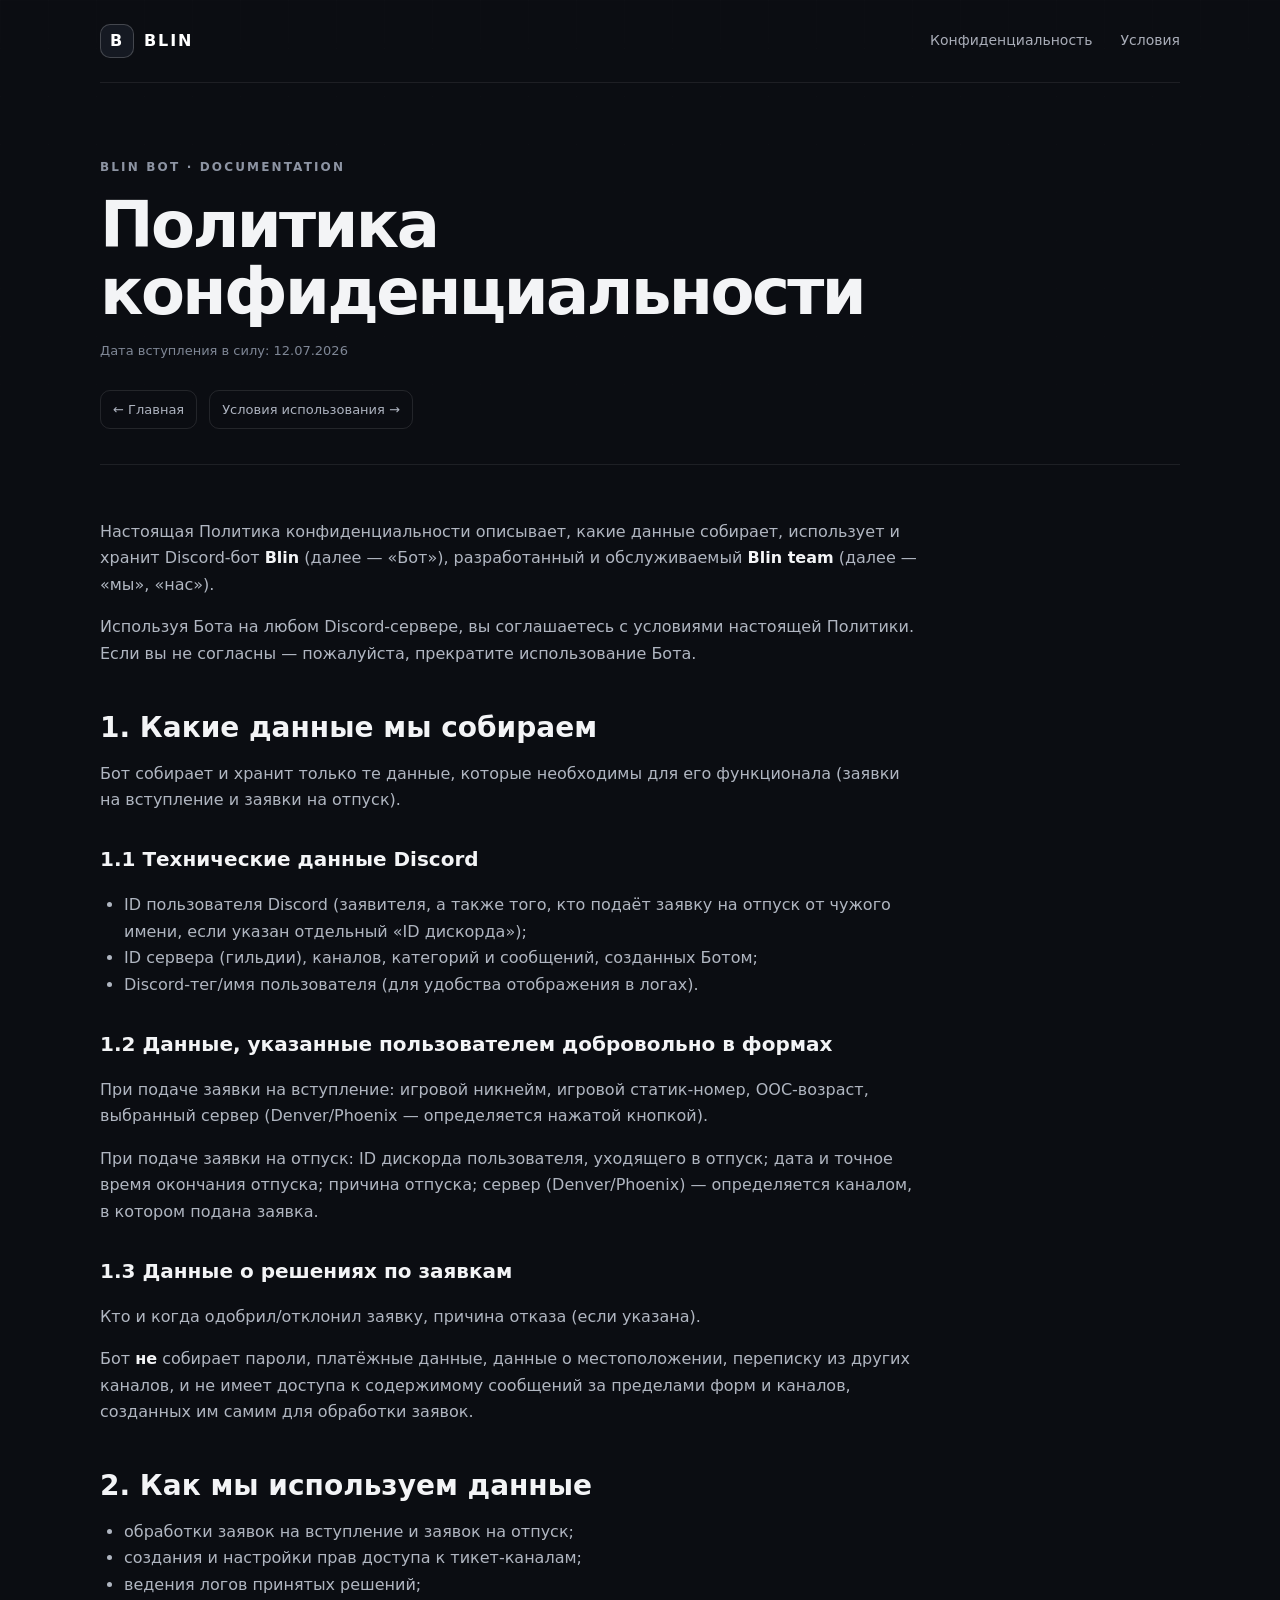
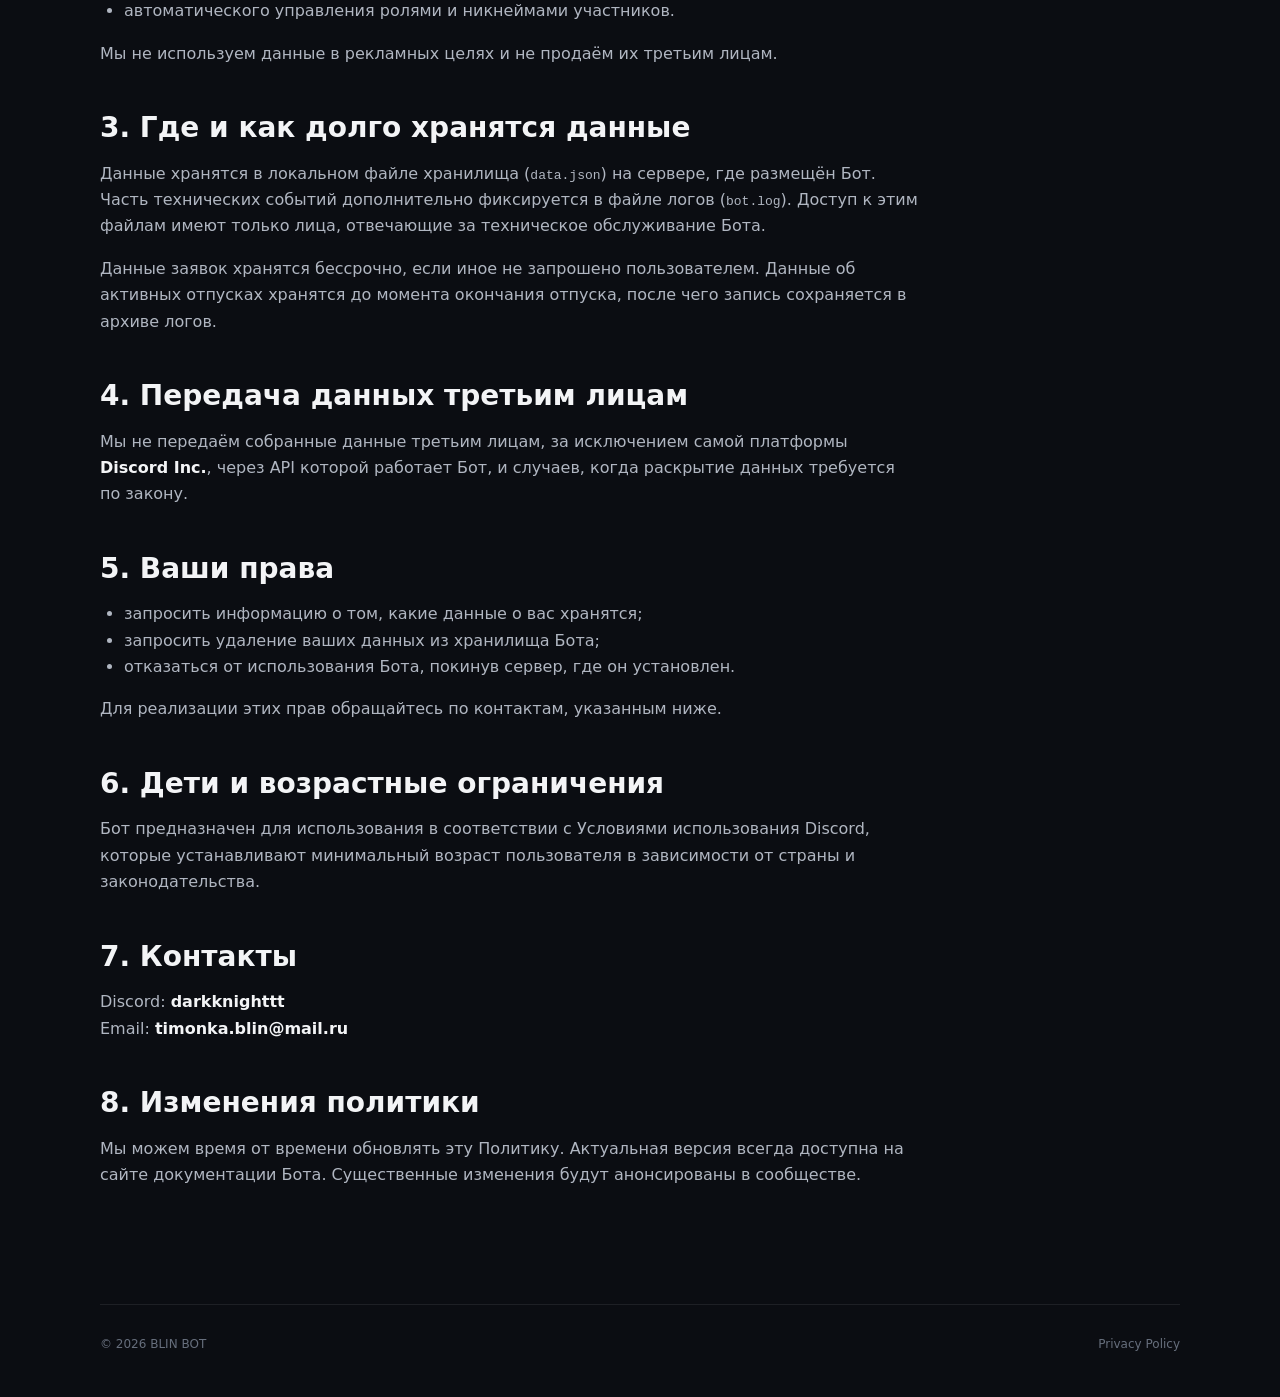
==== privacy-policy/index.html @ 20244d2f "Add styled privacy policy page at canonical URL" ====
<!doctype html>
<html lang="ru">
<head>
  <meta charset="UTF-8">
  <meta name="viewport" content="width=device-width, initial-scale=1.0">
  <meta name="theme-color" content="#0b0d12">
  <meta name="description" content="Политика конфиденциальности Discord-бота Blin.">
  <title>Политика конфиденциальности — Blin Bot</title>
  <link rel="stylesheet" href="../styles.css">
</head>
<body>
  <div class="background-grid"></div>
  <header class="topbar">
    <a class="brand" href="../index.html"><span class="brand-mark">B</span><span>BLIN</span></a>
    <nav>
      <a href="./">Конфиденциальность</a>
      <a href="../terms-of-service/">Условия</a>
    </nav>
  </header>

  <main class="container doc">
    <div class="doc-header">
      <div class="eyebrow">BLIN BOT · DOCUMENTATION</div>
      <h1>Политика конфиденциальности</h1>
      <div class="date">Дата вступления в силу: 12.07.2026</div>
      <div class="doc-nav">
        <a href="../index.html">← Главная</a>
        <a href="../terms-of-service/">Условия использования →</a>
      </div>
    </div>

    <article class="doc-content">
      <p>Настоящая Политика конфиденциальности описывает, какие данные собирает, использует и хранит Discord-бот <strong>Blin</strong> (далее — «Бот»), разработанный и обслуживаемый <strong>Blin team</strong> (далее — «мы», «нас»).</p>
      <p>Используя Бота на любом Discord-сервере, вы соглашаетесь с условиями настоящей Политики. Если вы не согласны — пожалуйста, прекратите использование Бота.</p>

      <h2>1. Какие данные мы собираем</h2>
      <p>Бот собирает и хранит только те данные, которые необходимы для его функционала (заявки на вступление и заявки на отпуск).</p>
      <h3>1.1 Технические данные Discord</h3>
      <ul><li>ID пользователя Discord (заявителя, а также того, кто подаёт заявку на отпуск от чужого имени, если указан отдельный «ID дискорда»);</li><li>ID сервера (гильдии), каналов, категорий и сообщений, созданных Ботом;</li><li>Discord-тег/имя пользователя (для удобства отображения в логах).</li></ul>
      <h3>1.2 Данные, указанные пользователем добровольно в формах</h3>
      <p>При подаче заявки на вступление: игровой никнейм, игровой статик-номер, OOC-возраст, выбранный сервер (Denver/Phoenix — определяется нажатой кнопкой).</p>
      <p>При подаче заявки на отпуск: ID дискорда пользователя, уходящего в отпуск; дата и точное время окончания отпуска; причина отпуска; сервер (Denver/Phoenix) — определяется каналом, в котором подана заявка.</p>
      <h3>1.3 Данные о решениях по заявкам</h3>
      <p>Кто и когда одобрил/отклонил заявку, причина отказа (если указана).</p>
      <p>Бот <strong>не</strong> собирает пароли, платёжные данные, данные о местоположении, переписку из других каналов, и не имеет доступа к содержимому сообщений за пределами форм и каналов, созданных им самим для обработки заявок.</p>

      <h2>2. Как мы используем данные</h2>
      <ul><li>обработки заявок на вступление и заявок на отпуск;</li><li>создания и настройки прав доступа к тикет-каналам;</li><li>ведения логов принятых решений;</li><li>автоматического управления ролями и никнеймами участников.</li></ul>
      <p>Мы не используем данные в рекламных целях и не продаём их третьим лицам.</p>

      <h2>3. Где и как долго хранятся данные</h2>
      <p>Данные хранятся в локальном файле хранилища (<code>data.json</code>) на сервере, где размещён Бот. Часть технических событий дополнительно фиксируется в файле логов (<code>bot.log</code>). Доступ к этим файлам имеют только лица, отвечающие за техническое обслуживание Бота.</p>
      <p>Данные заявок хранятся бессрочно, если иное не запрошено пользователем. Данные об активных отпусках хранятся до момента окончания отпуска, после чего запись сохраняется в архиве логов.</p>

      <h2>4. Передача данных третьим лицам</h2>
      <p>Мы не передаём собранные данные третьим лицам, за исключением самой платформы <strong>Discord Inc.</strong>, через API которой работает Бот, и случаев, когда раскрытие данных требуется по закону.</p>

      <h2>5. Ваши права</h2>
      <ul><li>запросить информацию о том, какие данные о вас хранятся;</li><li>запросить удаление ваших данных из хранилища Бота;</li><li>отказаться от использования Бота, покинув сервер, где он установлен.</li></ul>
      <p>Для реализации этих прав обращайтесь по контактам, указанным ниже.</p>

      <h2>6. Дети и возрастные ограничения</h2>
      <p>Бот предназначен для использования в соответствии с Условиями использования Discord, которые устанавливают минимальный возраст пользователя в зависимости от страны и законодательства.</p>
      <h2>7. Контакты</h2>
      <p>Discord: <strong>darkknighttt</strong><br>Email: <strong>timonka.blin@mail.ru</strong></p>
      <h2>8. Изменения политики</h2>
      <p>Мы можем время от времени обновлять эту Политику. Актуальная версия всегда доступна на сайте документации Бота. Существенные изменения будут анонсированы в сообществе.</p>
    </article>
  </main>

  <footer class="container footer">
    <span>© 2026 BLIN BOT</span><span>Privacy Policy</span>
  </footer>
</body>
</html>
---- styles.css ----
*{box-sizing:border-box}html{scroll-behavior:smooth}body{margin:0;background:#0b0d12;color:#f3f4f6;font-family:Inter,ui-sans-serif,system-ui,-apple-system,BlinkMacSystemFont,"Segoe UI",sans-serif;line-height:1.65}.background-grid{position:fixed;inset:0;pointer-events:none;opacity:.22;background-image:linear-gradient(rgba(255,255,255,.035) 1px,transparent 1px),linear-gradient(90deg,rgba(255,255,255,.035) 1px,transparent 1px);background-size:48px 48px;mask-image:linear-gradient(to bottom,#000,transparent 85%)}.container{width:min(1080px,calc(100% - 40px));margin:auto}.topbar{position:relative;z-index:2;display:flex;align-items:center;justify-content:space-between;width:min(1080px,calc(100% - 40px));margin:auto;padding:24px 0;border-bottom:1px solid rgba(255,255,255,.08)}.brand{display:flex;align-items:center;gap:10px;color:#fff;text-decoration:none;font-weight:800;letter-spacing:.12em}.brand-mark{display:grid;place-items:center;width:34px;height:34px;border:1px solid rgba(255,255,255,.2);border-radius:10px;background:#151922;font-weight:900}.topbar nav{display:flex;gap:28px}.topbar nav a{color:#a9adb8;text-decoration:none;font-size:14px}.topbar nav a:hover{color:#fff}.hero{padding:110px 0 90px}.eyebrow{font-size:12px;letter-spacing:.18em;font-weight:800;color:#8d94a3}.hero h1{max-width:850px;margin:18px 0 24px;font-size:clamp(42px,7vw,76px);line-height:1.02;letter-spacing:-.045em}.hero h1 span{color:#8d94a3}.hero-text{max-width:720px;margin:0;color:#aeb4c0;font-size:19px}.hero-actions{display:flex;flex-wrap:wrap;gap:12px;margin-top:34px}.button{display:inline-flex;align-items:center;gap:12px;padding:13px 18px;border:1px solid #fff;border-radius:12px;background:#fff;color:#0b0d12;text-decoration:none;font-weight:750;font-size:14px;transition:transform .2s,opacity .2s}.button:hover{transform:translateY(-2px);opacity:.9}.button-ghost{border-color:rgba(255,255,255,.16);background:#11151d;color:#f3f4f6}.hero-note{display:flex;align-items:center;gap:9px;margin-top:24px;color:#707887;font-size:13px}.status-dot{display:inline-block;width:7px;height:7px;border-radius:50%;background:#9ca3af}.section{padding:70px 0}.section-heading{margin-bottom:30px}.section-heading h2{margin:10px 0 0;font-size:clamp(30px,5vw,48px);line-height:1.1;letter-spacing:-.035em}.feature-grid{display:grid;grid-template-columns:repeat(2,minmax(0,1fr));gap:16px}.card{display:block;border:1px solid rgba(255,255,255,.09);border-radius:18px;background:rgba(17,21,29,.78);padding:28px;text-decoration:none;color:inherit;transition:transform .2s,border-color .2s,background .2s}.card:hover{transform:translateY(-3px);border-color:rgba(255,255,255,.2);background:#141922}.icon{font-size:25px;color:#d8dce4;margin-bottom:18px}.feature h3{margin:0 0 10px;font-size:21px}.feature p{margin:0;color:#9da5b3}.card-arrow{display:inline-block;margin-top:22px;color:#e7e9ed;font-size:13px;font-weight:700}.doc{padding:75px 0 100px}.doc-header{padding-bottom:35px;border-bottom:1px solid rgba(255,255,255,.08)}.doc-header h1{margin:14px 0;font-size:clamp(38px,6vw,64px);line-height:1.05;letter-spacing:-.04em}.date{color:#7f8796;font-size:13px}.doc-content{max-width:820px;padding-top:38px}.doc-content h2{margin:44px 0 14px;font-size:28px;line-height:1.2}.doc-content h3{margin:30px 0 10px;font-size:20px}.doc-content p,.doc-content li{color:#b0b6c1}.doc-content ul{padding-left:24px}.doc-content strong{color:#f3f4f6}.back{display:inline-block;margin-top:36px;color:#b8bec9;text-decoration:none;font-size:14px}.back:hover{color:#fff}.footer{display:flex;justify-content:space-between;gap:20px;padding:30px 0 42px;border-top:1px solid rgba(255,255,255,.08);color:#666e7c;font-size:12px}.doc-nav{display:flex;gap:12px;flex-wrap:wrap;margin-top:28px}.doc-nav a{color:#aeb4c0;text-decoration:none;border:1px solid rgba(255,255,255,.1);border-radius:10px;padding:8px 12px;font-size:13px}.doc-nav a:hover{color:#fff;border-color:rgba(255,255,255,.2)}@media(max-width:700px){.topbar nav{gap:12px}.hero{padding:75px 0 55px}.section{padding:50px 0}.feature-grid{grid-template-columns:1fr}.footer{flex-direction:column}.hero-text{font-size:17px}}
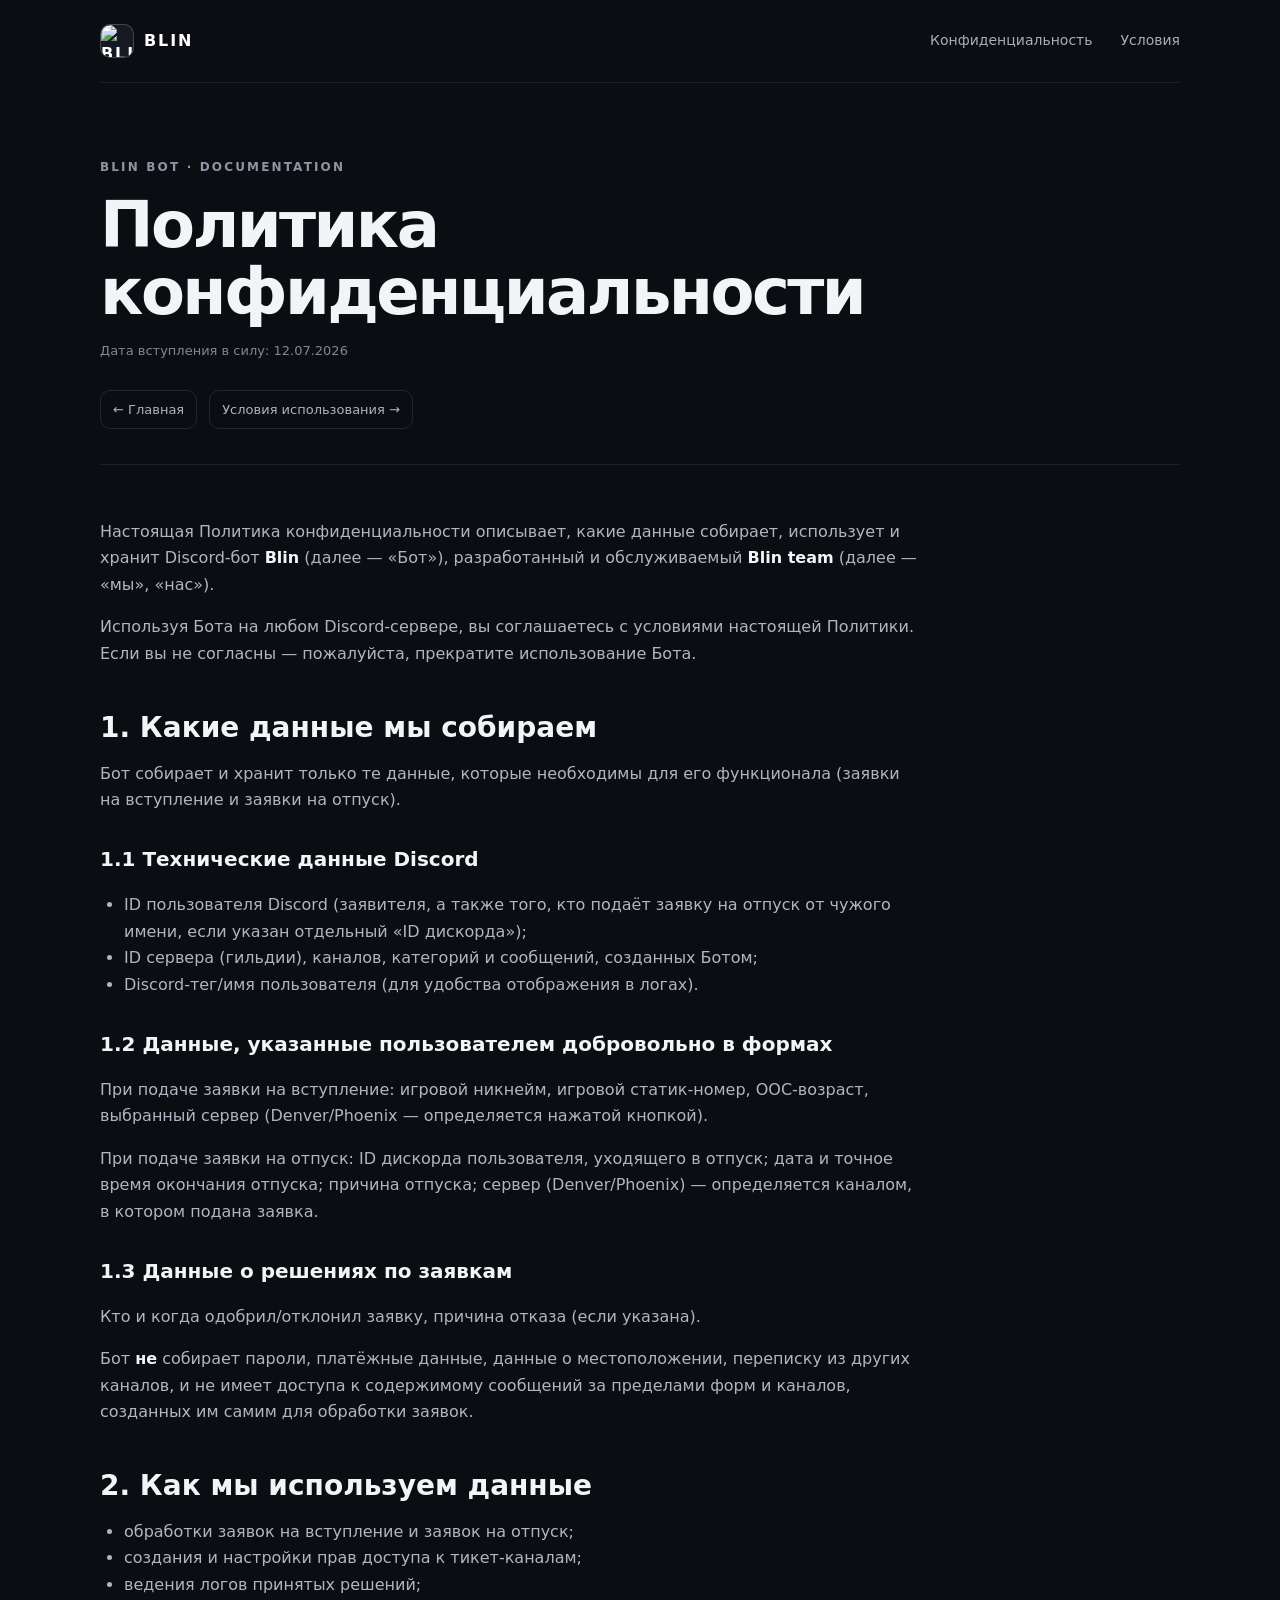
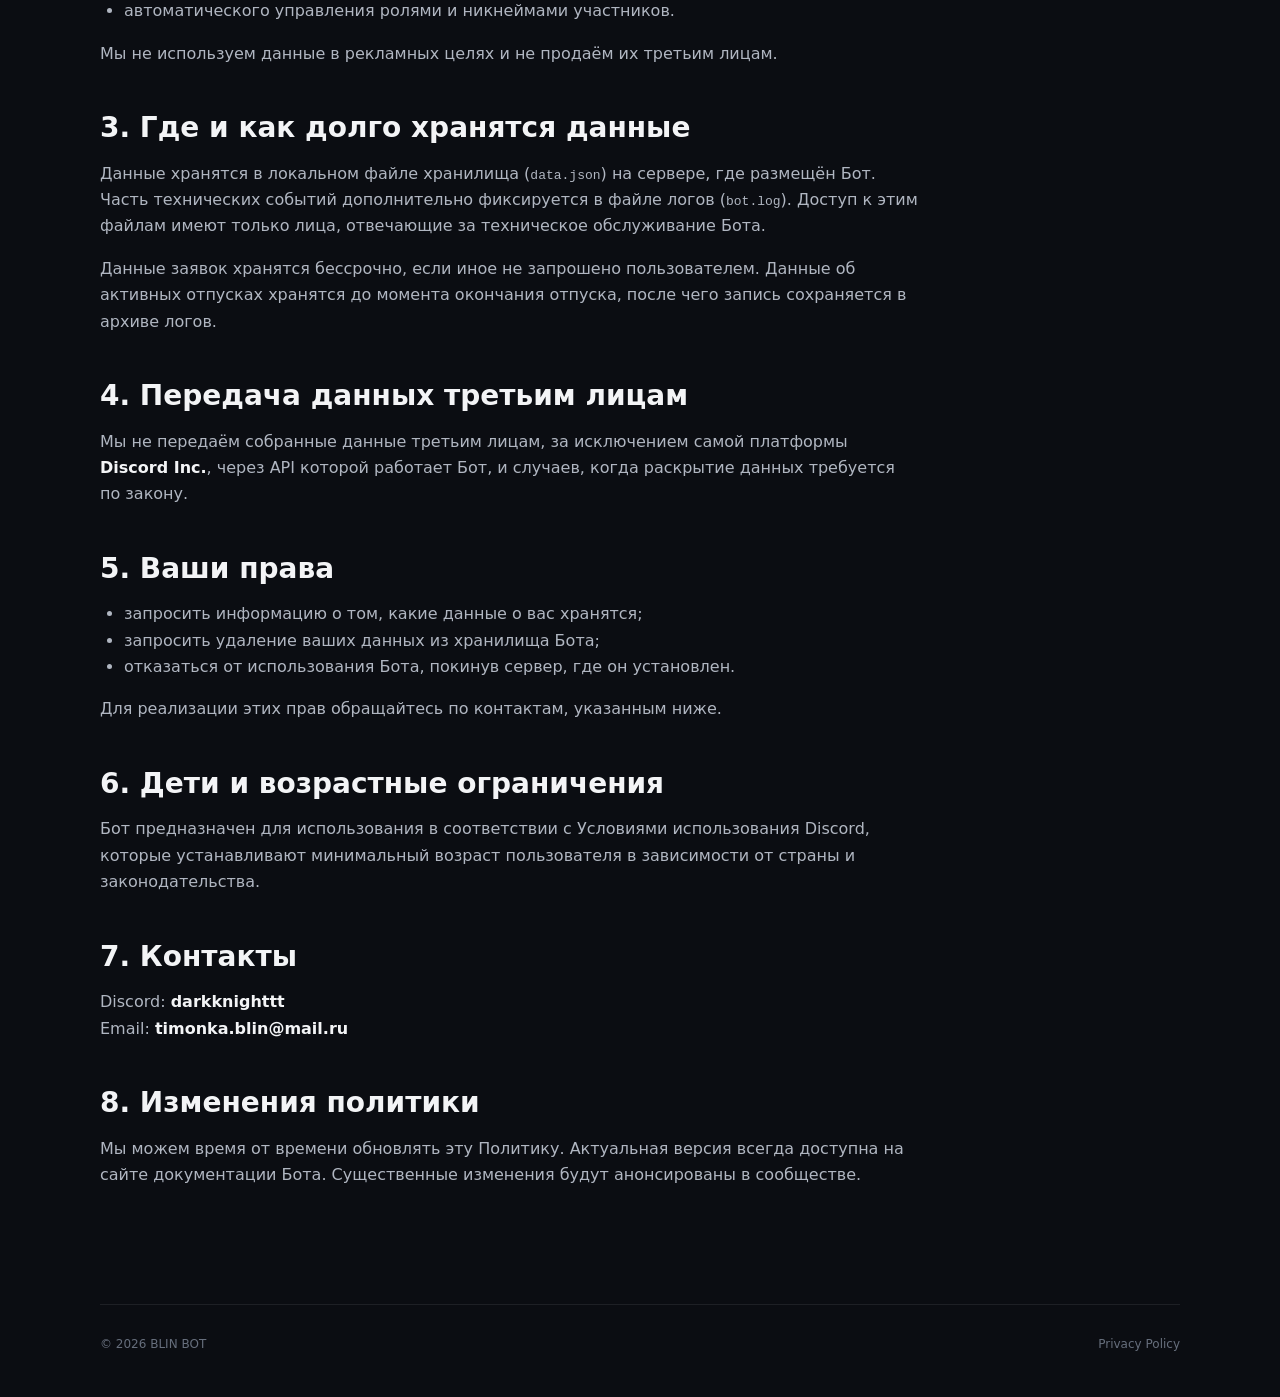
==== commit 32dcbce3: "Replace B mark with provided image on privacy page" ====
--- a/privacy-policy/index.html
+++ b/privacy-policy/index.html
@@ -11,7 +11,7 @@
 <body>
   <div class="background-grid"></div>
   <header class="topbar">
-    <a class="brand" href="../index.html"><span class="brand-mark">B</span><span>BLIN</span></a>
+    <a class="brand" href="../index.html"><span class="brand-mark"><img src="https://i.ibb.co/KpgdkqjQ/file-00000000879872468ff3e2044f9732e8.png" alt="BLIN" /></span><span>BLIN</span></a>
     <nav>
       <a href="./">Конфиденциальность</a>
       <a href="../terms-of-service/">Условия</a>
@@ -32,7 +32,6 @@
     <article class="doc-content">
       <p>Настоящая Политика конфиденциальности описывает, какие данные собирает, использует и хранит Discord-бот <strong>Blin</strong> (далее — «Бот»), разработанный и обслуживаемый <strong>Blin team</strong> (далее — «мы», «нас»).</p>
       <p>Используя Бота на любом Discord-сервере, вы соглашаетесь с условиями настоящей Политики. Если вы не согласны — пожалуйста, прекратите использование Бота.</p>
-
       <h2>1. Какие данные мы собираем</h2>
       <p>Бот собирает и хранит только те данные, которые необходимы для его функционала (заявки на вступление и заявки на отпуск).</p>
       <h3>1.1 Технические данные Discord</h3>
@@ -43,22 +42,17 @@
       <h3>1.3 Данные о решениях по заявкам</h3>
       <p>Кто и когда одобрил/отклонил заявку, причина отказа (если указана).</p>
       <p>Бот <strong>не</strong> собирает пароли, платёжные данные, данные о местоположении, переписку из других каналов, и не имеет доступа к содержимому сообщений за пределами форм и каналов, созданных им самим для обработки заявок.</p>
-
       <h2>2. Как мы используем данные</h2>
       <ul><li>обработки заявок на вступление и заявок на отпуск;</li><li>создания и настройки прав доступа к тикет-каналам;</li><li>ведения логов принятых решений;</li><li>автоматического управления ролями и никнеймами участников.</li></ul>
       <p>Мы не используем данные в рекламных целях и не продаём их третьим лицам.</p>
-
       <h2>3. Где и как долго хранятся данные</h2>
       <p>Данные хранятся в локальном файле хранилища (<code>data.json</code>) на сервере, где размещён Бот. Часть технических событий дополнительно фиксируется в файле логов (<code>bot.log</code>). Доступ к этим файлам имеют только лица, отвечающие за техническое обслуживание Бота.</p>
       <p>Данные заявок хранятся бессрочно, если иное не запрошено пользователем. Данные об активных отпусках хранятся до момента окончания отпуска, после чего запись сохраняется в архиве логов.</p>
-
       <h2>4. Передача данных третьим лицам</h2>
       <p>Мы не передаём собранные данные третьим лицам, за исключением самой платформы <strong>Discord Inc.</strong>, через API которой работает Бот, и случаев, когда раскрытие данных требуется по закону.</p>
-
       <h2>5. Ваши права</h2>
       <ul><li>запросить информацию о том, какие данные о вас хранятся;</li><li>запросить удаление ваших данных из хранилища Бота;</li><li>отказаться от использования Бота, покинув сервер, где он установлен.</li></ul>
       <p>Для реализации этих прав обращайтесь по контактам, указанным ниже.</p>
-
       <h2>6. Дети и возрастные ограничения</h2>
       <p>Бот предназначен для использования в соответствии с Условиями использования Discord, которые устанавливают минимальный возраст пользователя в зависимости от страны и законодательства.</p>
       <h2>7. Контакты</h2>
@@ -67,9 +61,6 @@
       <p>Мы можем время от времени обновлять эту Политику. Актуальная версия всегда доступна на сайте документации Бота. Существенные изменения будут анонсированы в сообществе.</p>
     </article>
   </main>
-
-  <footer class="container footer">
-    <span>© 2026 BLIN BOT</span><span>Privacy Policy</span>
-  </footer>
+  <footer class="container footer"><span>© 2026 BLIN BOT</span><span>Privacy Policy</span></footer>
 </body>
 </html>
--- a/styles.css
+++ b/styles.css
@@ -1 +1 @@
-*{box-sizing:border-box}html{scroll-behavior:smooth}body{margin:0;background:#0b0d12;color:#f3f4f6;font-family:Inter,ui-sans-serif,system-ui,-apple-system,BlinkMacSystemFont,"Segoe UI",sans-serif;line-height:1.65}.background-grid{position:fixed;inset:0;pointer-events:none;opacity:.22;background-image:linear-gradient(rgba(255,255,255,.035) 1px,transparent 1px),linear-gradient(90deg,rgba(255,255,255,.035) 1px,transparent 1px);background-size:48px 48px;mask-image:linear-gradient(to bottom,#000,transparent 85%)}.container{width:min(1080px,calc(100% - 40px));margin:auto}.topbar{position:relative;z-index:2;display:flex;align-items:center;justify-content:space-between;width:min(1080px,calc(100% - 40px));margin:auto;padding:24px 0;border-bottom:1px solid rgba(255,255,255,.08)}.brand{display:flex;align-items:center;gap:10px;color:#fff;text-decoration:none;font-weight:800;letter-spacing:.12em}.brand-mark{display:grid;place-items:center;width:34px;height:34px;border:1px solid rgba(255,255,255,.2);border-radius:10px;background:#151922;font-weight:900}.topbar nav{display:flex;gap:28px}.topbar nav a{color:#a9adb8;text-decoration:none;font-size:14px}.topbar nav a:hover{color:#fff}.hero{padding:110px 0 90px}.eyebrow{font-size:12px;letter-spacing:.18em;font-weight:800;color:#8d94a3}.hero h1{max-width:850px;margin:18px 0 24px;font-size:clamp(42px,7vw,76px);line-height:1.02;letter-spacing:-.045em}.hero h1 span{color:#8d94a3}.hero-text{max-width:720px;margin:0;color:#aeb4c0;font-size:19px}.hero-actions{display:flex;flex-wrap:wrap;gap:12px;margin-top:34px}.button{display:inline-flex;align-items:center;gap:12px;padding:13px 18px;border:1px solid #fff;border-radius:12px;background:#fff;color:#0b0d12;text-decoration:none;font-weight:750;font-size:14px;transition:transform .2s,opacity .2s}.button:hover{transform:translateY(-2px);opacity:.9}.button-ghost{border-color:rgba(255,255,255,.16);background:#11151d;color:#f3f4f6}.hero-note{display:flex;align-items:center;gap:9px;margin-top:24px;color:#707887;font-size:13px}.status-dot{display:inline-block;width:7px;height:7px;border-radius:50%;background:#9ca3af}.section{padding:70px 0}.section-heading{margin-bottom:30px}.section-heading h2{margin:10px 0 0;font-size:clamp(30px,5vw,48px);line-height:1.1;letter-spacing:-.035em}.feature-grid{display:grid;grid-template-columns:repeat(2,minmax(0,1fr));gap:16px}.card{display:block;border:1px solid rgba(255,255,255,.09);border-radius:18px;background:rgba(17,21,29,.78);padding:28px;text-decoration:none;color:inherit;transition:transform .2s,border-color .2s,background .2s}.card:hover{transform:translateY(-3px);border-color:rgba(255,255,255,.2);background:#141922}.icon{font-size:25px;color:#d8dce4;margin-bottom:18px}.feature h3{margin:0 0 10px;font-size:21px}.feature p{margin:0;color:#9da5b3}.card-arrow{display:inline-block;margin-top:22px;color:#e7e9ed;font-size:13px;font-weight:700}.doc{padding:75px 0 100px}.doc-header{padding-bottom:35px;border-bottom:1px solid rgba(255,255,255,.08)}.doc-header h1{margin:14px 0;font-size:clamp(38px,6vw,64px);line-height:1.05;letter-spacing:-.04em}.date{color:#7f8796;font-size:13px}.doc-content{max-width:820px;padding-top:38px}.doc-content h2{margin:44px 0 14px;font-size:28px;line-height:1.2}.doc-content h3{margin:30px 0 10px;font-size:20px}.doc-content p,.doc-content li{color:#b0b6c1}.doc-content ul{padding-left:24px}.doc-content strong{color:#f3f4f6}.back{display:inline-block;margin-top:36px;color:#b8bec9;text-decoration:none;font-size:14px}.back:hover{color:#fff}.footer{display:flex;justify-content:space-between;gap:20px;padding:30px 0 42px;border-top:1px solid rgba(255,255,255,.08);color:#666e7c;font-size:12px}.doc-nav{display:flex;gap:12px;flex-wrap:wrap;margin-top:28px}.doc-nav a{color:#aeb4c0;text-decoration:none;border:1px solid rgba(255,255,255,.1);border-radius:10px;padding:8px 12px;font-size:13px}.doc-nav a:hover{color:#fff;border-color:rgba(255,255,255,.2)}@media(max-width:700px){.topbar nav{gap:12px}.hero{padding:75px 0 55px}.section{padding:50px 0}.feature-grid{grid-template-columns:1fr}.footer{flex-direction:column}.hero-text{font-size:17px}}+*{box-sizing:border-box}html{scroll-behavior:smooth}body{margin:0;background:#0b0d12;color:#f3f4f6;font-family:Inter,ui-sans-serif,system-ui,-apple-system,BlinkMacSystemFont,"Segoe UI",sans-serif;line-height:1.65}.background-grid{position:fixed;inset:0;pointer-events:none;opacity:.22;background-image:linear-gradient(rgba(255,255,255,.035) 1px,transparent 1px),linear-gradient(90deg,rgba(255,255,255,.035) 1px,transparent 1px);background-size:48px 48px;mask-image:linear-gradient(to bottom,#000,transparent 85%)}.container{width:min(1080px,calc(100% - 40px));margin:auto}.topbar{position:relative;z-index:2;display:flex;align-items:center;justify-content:space-between;width:min(1080px,calc(100% - 40px));margin:auto;padding:24px 0;border-bottom:1px solid rgba(255,255,255,.08)}.brand{display:flex;align-items:center;gap:10px;color:#fff;text-decoration:none;font-weight:800;letter-spacing:.12em}.brand-mark{display:grid;place-items:center;width:34px;height:34px;border:1px solid rgba(255,255,255,.2);border-radius:10px;background:#151922;font-weight:900;overflow:hidden}.brand-mark img{display:block;width:100%;height:100%;object-fit:cover;border-radius:9px}.topbar nav{display:flex;gap:28px}.topbar nav a{color:#a9adb8;text-decoration:none;font-size:14px}.topbar nav a:hover{color:#fff}.hero{padding:110px 0 90px}.eyebrow{font-size:12px;letter-spacing:.18em;font-weight:800;color:#8d94a3}.hero h1{max-width:850px;margin:18px 0 24px;font-size:clamp(42px,7vw,76px);line-height:1.02;letter-spacing:-.045em}.hero h1 span{color:#8d94a3}.hero-text{max-width:720px;margin:0;color:#aeb4c0;font-size:19px}.hero-actions{display:flex;flex-wrap:wrap;gap:12px;margin-top:34px}.button{display:inline-flex;align-items:center;gap:12px;padding:13px 18px;border:1px solid #fff;border-radius:12px;background:#fff;color:#0b0d12;text-decoration:none;font-weight:750;font-size:14px;transition:transform .2s,opacity .2s}.button:hover{transform:translateY(-2px);opacity:.9}.button-ghost{border-color:rgba(255,255,255,.16);background:#11151d;color:#f3f4f6}.hero-note{display:flex;align-items:center;gap:9px;margin-top:24px;color:#707887;font-size:13px}.status-dot{display:inline-block;width:7px;height:7px;border-radius:50%;background:#9ca3af}.section{padding:70px 0}.section-heading{margin-bottom:30px}.section-heading h2{margin:10px 0 0;font-size:clamp(30px,5vw,48px);line-height:1.1;letter-spacing:-.035em}.feature-grid{display:grid;grid-template-columns:repeat(2,minmax(0,1fr));gap:16px}.card{display:block;border:1px solid rgba(255,255,255,.09);border-radius:18px;background:rgba(17,21,29,.78);padding:28px;text-decoration:none;color:inherit;transition:transform .2s,border-color .2s,background .2s}.card:hover{transform:translateY(-3px);border-color:rgba(255,255,255,.2);background:#141922}.icon{font-size:25px;color:#d8dce4;margin-bottom:18px}.feature h3{margin:0 0 10px;font-size:21px}.feature p{margin:0;color:#9da5b3}.card-arrow{display:inline-block;margin-top:22px;color:#e7e9ed;font-size:13px;font-weight:700}.doc{padding:75px 0 100px}.doc-header{padding-bottom:35px;border-bottom:1px solid rgba(255,255,255,.08)}.doc-header h1{margin:14px 0;font-size:clamp(38px,6vw,64px);line-height:1.05;letter-spacing:-.04em}.date{color:#7f8796;font-size:13px}.doc-content{max-width:820px;padding-top:38px}.doc-content h2{margin:44px 0 14px;font-size:28px;line-height:1.2}.doc-content h3{margin:30px 0 10px;font-size:20px}.doc-content p,.doc-content li{color:#b0b6c1}.doc-content ul{padding-left:24px}.doc-content strong{color:#f3f4f6}.back{display:inline-block;margin-top:36px;color:#b8bec9;text-decoration:none;font-size:14px}.back:hover{color:#fff}.footer{display:flex;justify-content:space-between;gap:20px;padding:30px 0 42px;border-top:1px solid rgba(255,255,255,.08);color:#666e7c;font-size:12px}.doc-nav{display:flex;gap:12px;flex-wrap:wrap;margin-top:28px}.doc-nav a{color:#aeb4c0;text-decoration:none;border:1px solid rgba(255,255,255,.1);border-radius:10px;padding:8px 12px;font-size:13px}.doc-nav a:hover{color:#fff;border-color:rgba(255,255,255,.2)}@media(max-width:700px){.topbar nav{gap:12px}.hero{padding:75px 0 55px}.section{padding:50px 0}.feature-grid{grid-template-columns:1fr}.footer{flex-direction:column}.hero-text{font-size:17px}}
